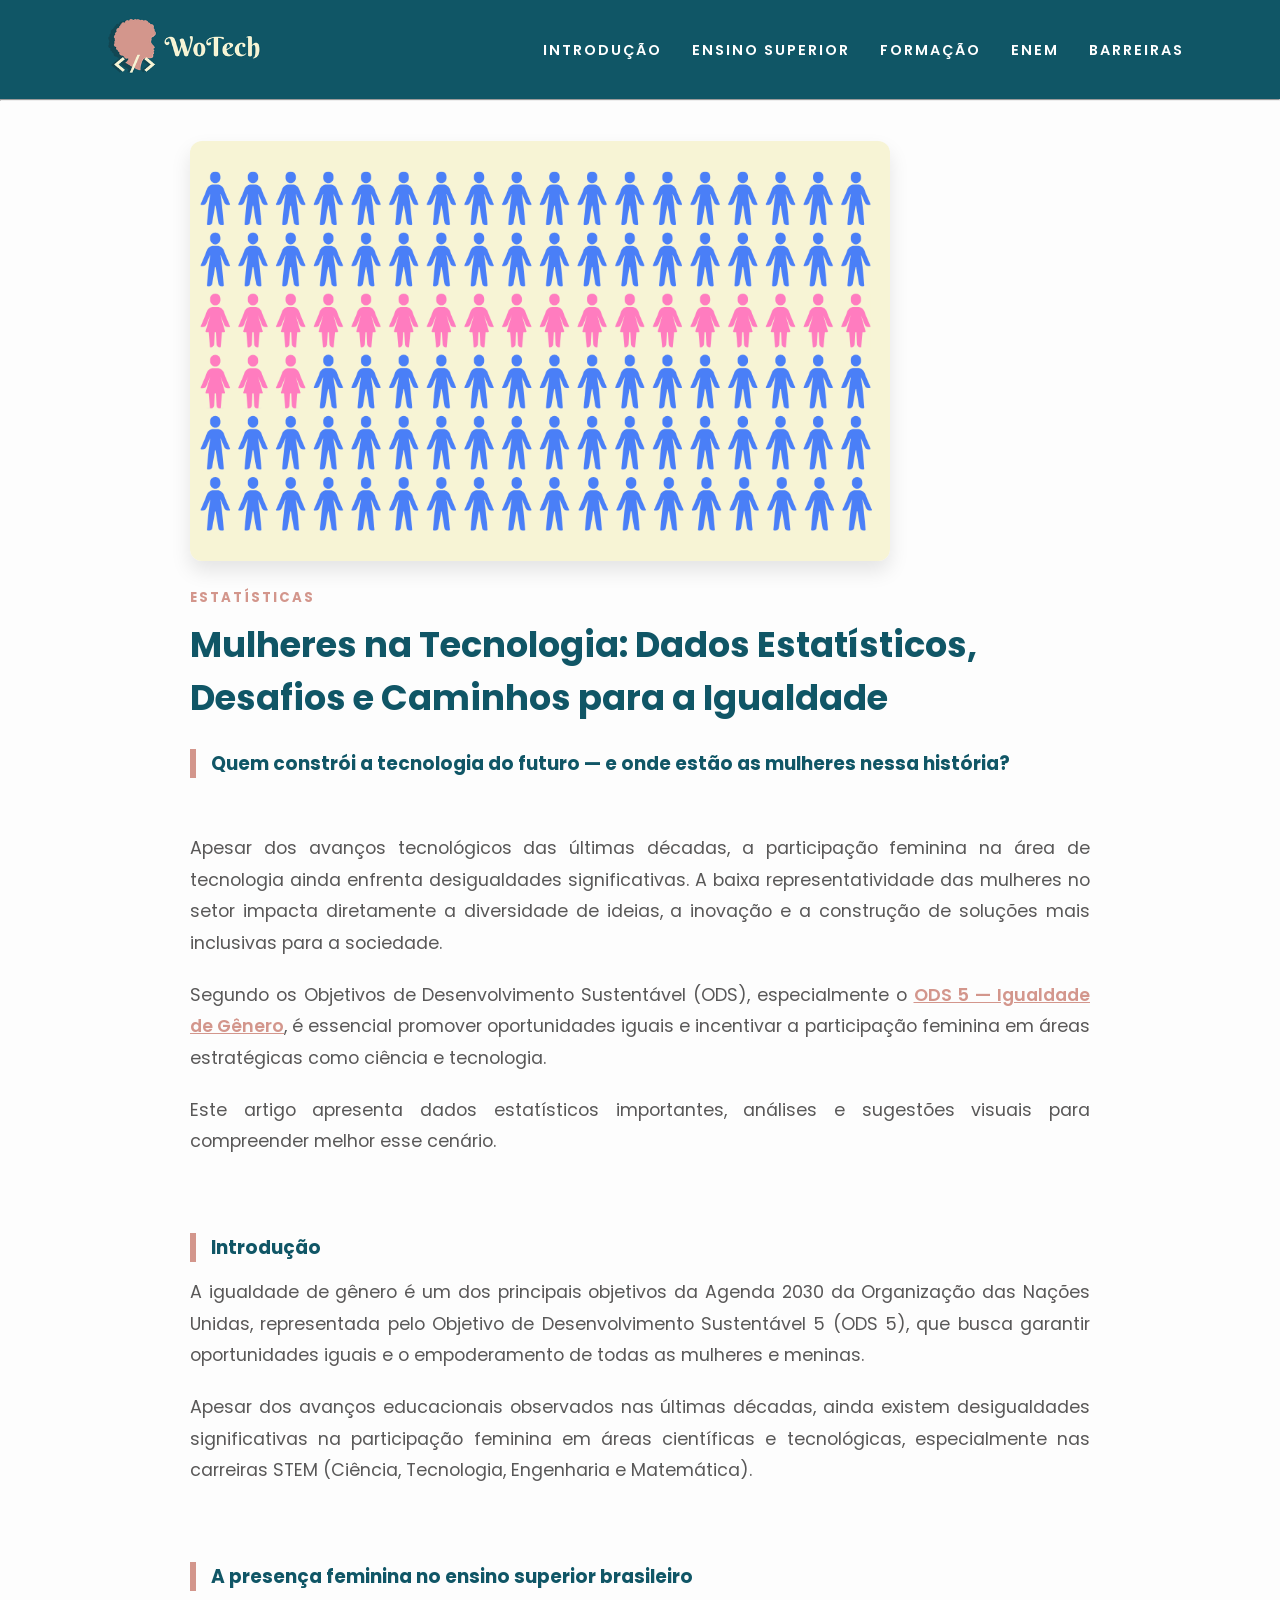
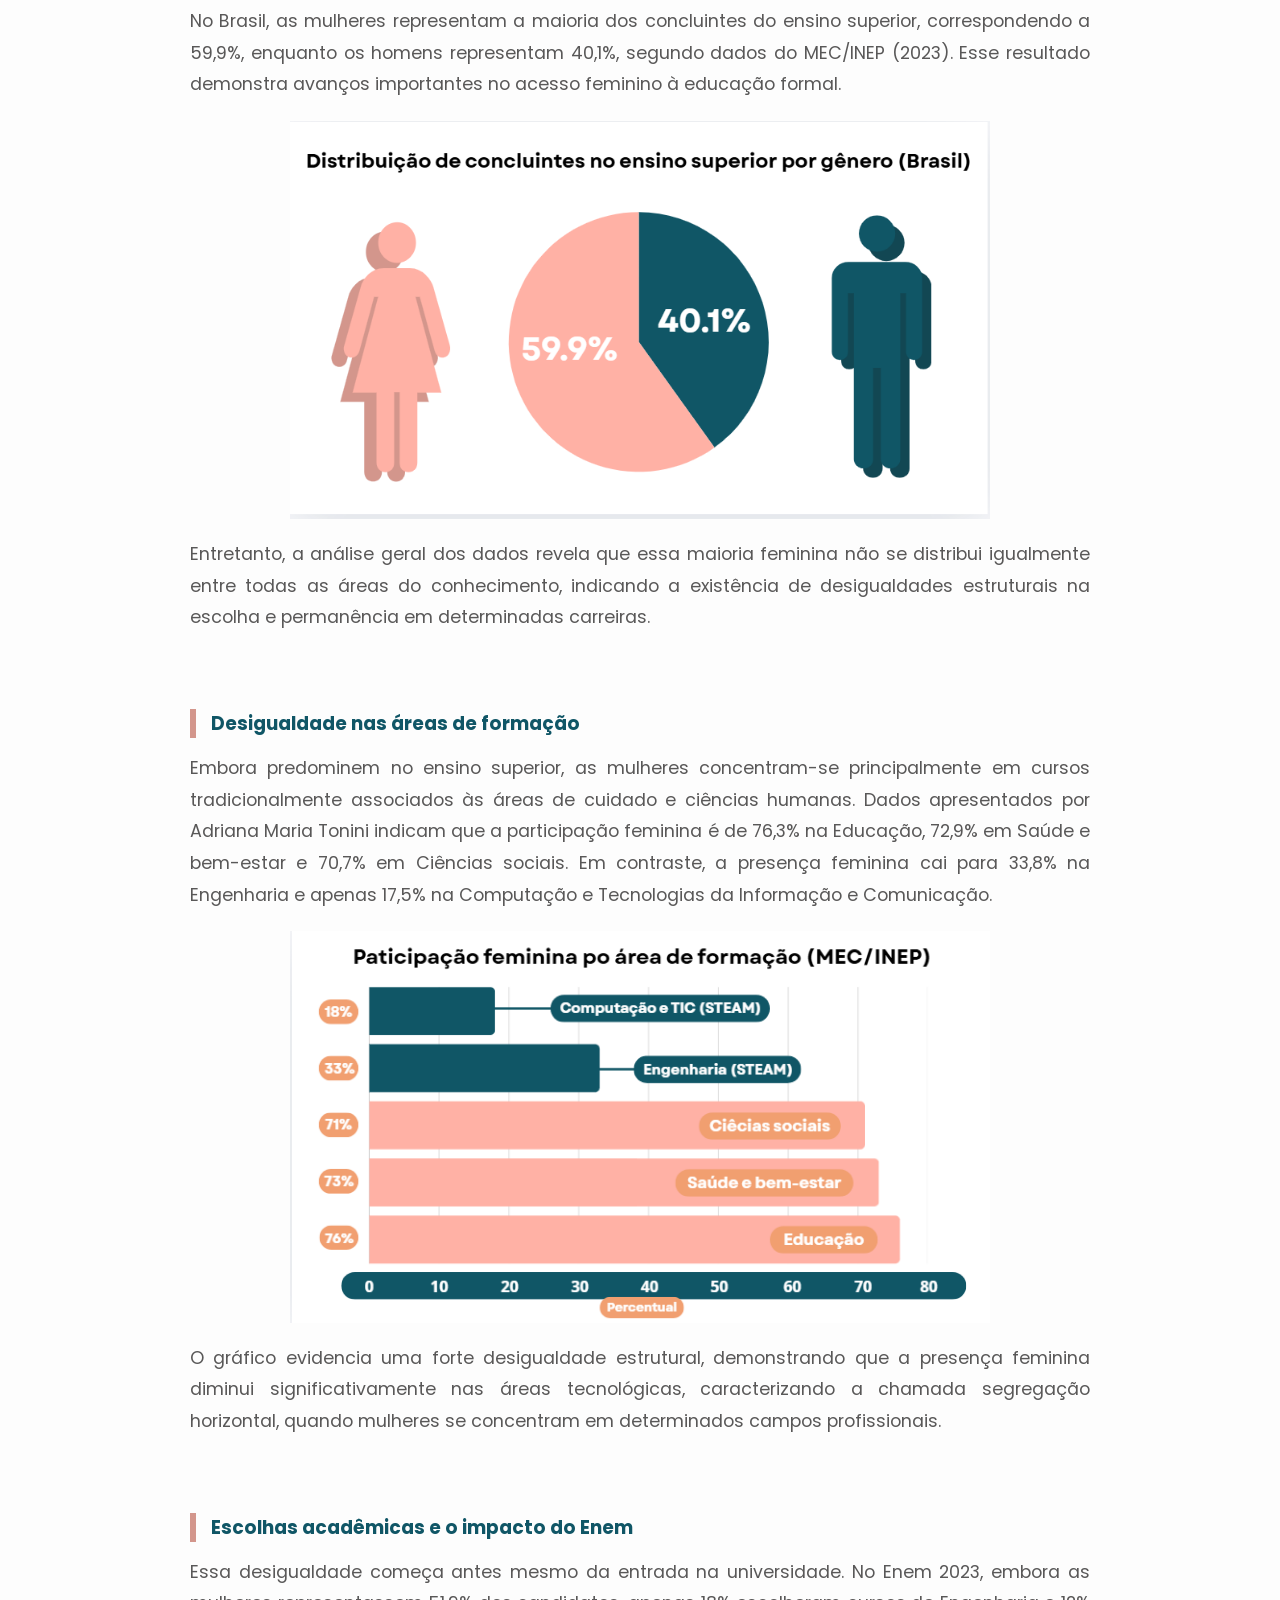
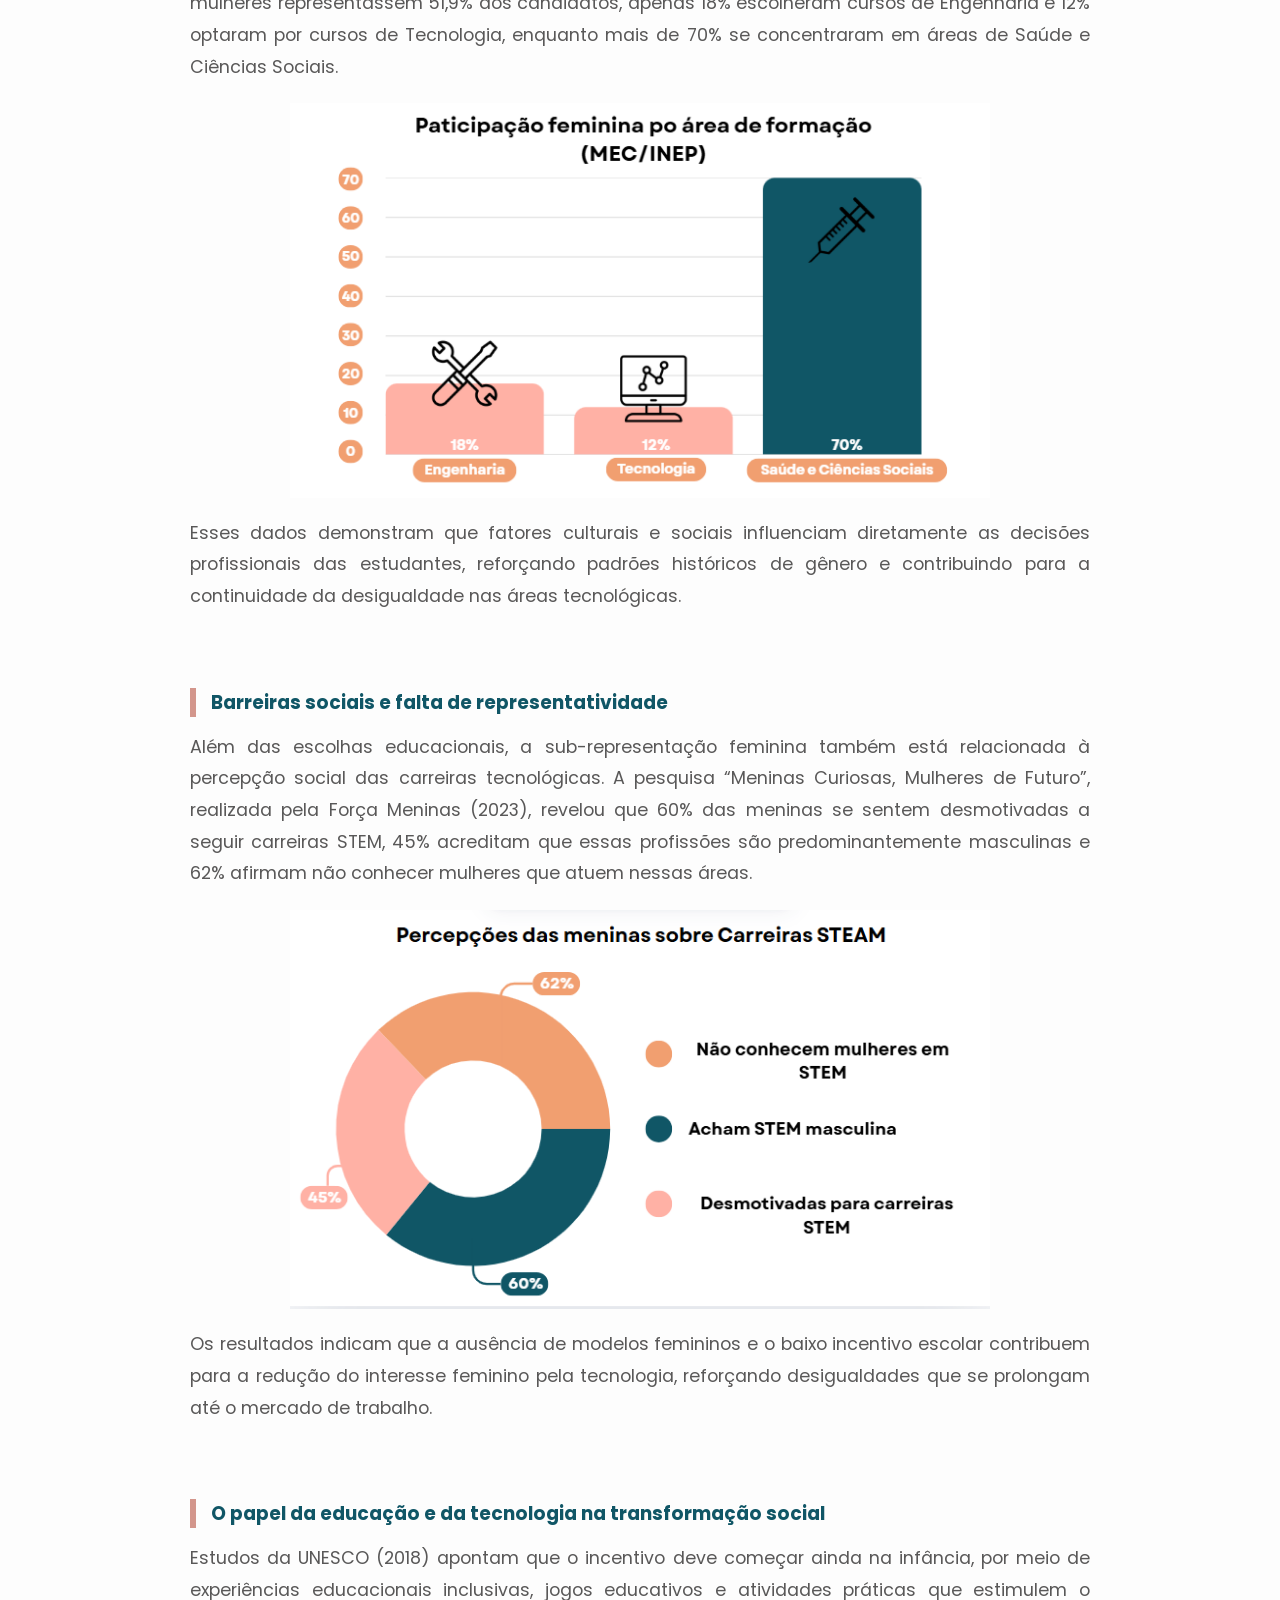
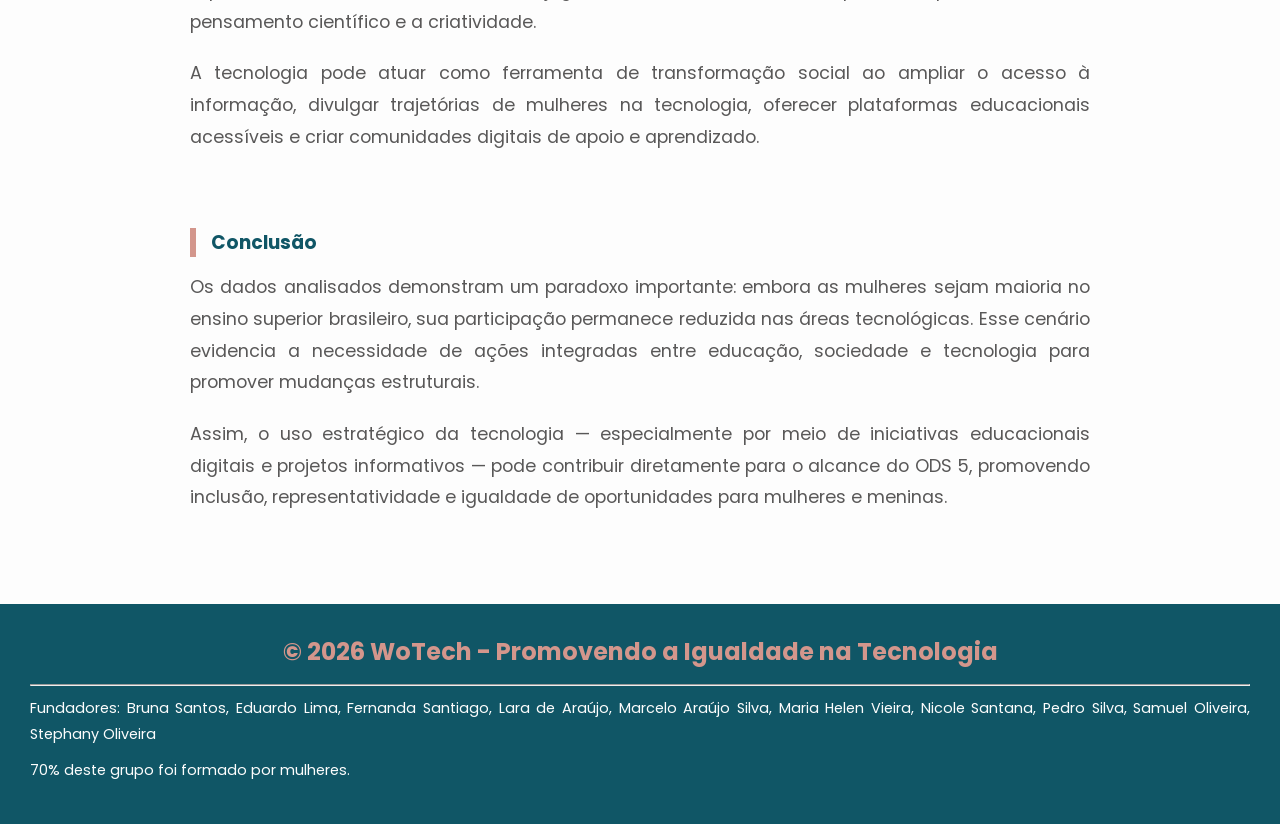
==== pages/estatistica.html @ b3da8c7e "página de estatística" ====
<!DOCTYPE html>
<html lang="pt-br">
<head>
    <meta charset="UTF-8">
    <meta name="viewport" content="width=device-width, initial-scale=1.0">
    <title>WoTech - Dados</title>
    <link rel="icon" type="image/x-icon" href="../assets/icon1.png">
    <link rel="stylesheet" href="estatistica.css">
    <link rel="preconnect" href="https://fonts.googleapis.com">
    <link rel="preconnect" href="https://fonts.gstatic.com" crossorigin>
</head>
<body>
    <header>
    <nav class="nav-bar">
        <div class="logo">
            <img src="../assets/WoTech.png" alt="WoTech Logo">
        </div>

        <ul class="nav-list">
            <li class="nav-item"><a class="nav-link" href="#intro">Introdução</a></li>
            <li class="nav-item"><a class="nav-link" href="#ensino">Ensino Superior</a></li>
            <li class="nav-item"><a class="nav-link" href="#formacao">Formação</a></li>
            <li class="nav-item"><a class="nav-link" href="#enem">ENEM</a></li>
            <li class="nav-item"><a class="nav-link" href="#barreiras">Barreiras</a></li>
        </ul>

        <div class="mobile-menu-icon">
            <button onclick="menuShow()">
                <img class="icon" src="../assets/menu_24dp_E3E3E3_FILL0_wght400_GRAD0_opsz24.svg" alt="Abrir Menu">
            </button>
        </div>
    </nav>

    <div class="mobile-menu">
        <ul>
            <li class="nav-item"><a class="nav-link" href="#intro">Introdução</a></li>
            <li class="nav-item"><a class="nav-link" href="#ensino">Ensino Superior</a></li>
            <li class="nav-item"><a class="nav-link" href="#formacao">Formação</a></li>
            <li class="nav-item"><a class="nav-link" href="#enem">ENEM</a></li>
            <li class="nav-item"><a class="nav-link" href="#barreiras">Barreiras</a></li>
        </ul>
    </div>

    <hr>

           
        </ul>

</header>

    <main>
        <div class="inicio">

            <div class="imagem">
            <img src="../assets/Design sem nome.png" alt="">
        </div>

            <div class="titulo">
                <h5>Estatísticas</h5>
                <h1>Mulheres na Tecnologia: Dados Estatísticos, Desafios e Caminhos para a Igualdade</h1>
                <h3>Quem constrói a tecnologia do futuro — e onde estão as mulheres nessa história?</h3>
            </div>

        </div>

        <div class="paragrafos">
            <p>Apesar dos avanços tecnológicos das últimas décadas, a participação feminina na área de tecnologia ainda enfrenta desigualdades significativas. A baixa representatividade das mulheres no setor impacta diretamente a diversidade de ideias, a inovação e a construção de soluções mais inclusivas para a sociedade.</p>

            <p>Segundo os Objetivos de Desenvolvimento Sustentável (ODS), especialmente o <a target="_blank" href="https://brasil.un.org/pt-br/sdgs/5">ODS 5 — Igualdade de Gênero</a>, é essencial promover oportunidades iguais e incentivar a participação feminina em áreas estratégicas como ciência e tecnologia.</p>

            <p>Este artigo apresenta dados estatísticos importantes, análises e sugestões visuais para compreender melhor esse cenário.</p>
        </div>

        <div class="paragrafos">
            <h3 id="intro">Introdução</h3>

            <p>
            A igualdade de gênero é um dos principais objetivos da Agenda 2030 da Organização das Nações Unidas, representada pelo Objetivo de Desenvolvimento Sustentável 5 (ODS 5), que busca garantir oportunidades iguais e o empoderamento de todas as mulheres e meninas.
            </p>

            <p>
            Apesar dos avanços educacionais observados nas últimas décadas, ainda existem desigualdades significativas na participação feminina em áreas científicas e tecnológicas, especialmente nas carreiras STEM (Ciência, Tecnologia, Engenharia e Matemática).
            </p>
        </div>

        <div class="paragrafos">
            <h3 id="ensino">A presença feminina no ensino superior brasileiro</h3>

            <p>
            No Brasil, as mulheres representam a maioria dos concluintes do ensino superior, correspondendo a 59,9%, enquanto os homens representam 40,1%, segundo dados do MEC/INEP (2023). Esse resultado demonstra avanços importantes no acesso feminino à educação formal.
            </p>

           <img class="graficos" src="../assets/Captura de tela 2026-04-12 105110.png" alt="" width="670px">
            <!-- INSERIR GRÁFICO 4 AQUI: Concluintes do ensino superior por gênero -->

            <p>
            Entretanto, a análise geral dos dados revela que essa maioria feminina não se distribui igualmente entre todas as áreas do conhecimento, indicando a existência de desigualdades estruturais na escolha e permanência em determinadas carreiras.
            </p>
        </div>
        
        <div class="paragrafos">
            <h3 id="formacao">Desigualdade nas áreas de formação</h3>

            <p>
            Embora predominem no ensino superior, as mulheres concentram-se principalmente em cursos tradicionalmente associados às áreas de cuidado e ciências humanas. Dados apresentados por Adriana Maria Tonini indicam que a participação feminina é de 76,3% na Educação, 72,9% em Saúde e bem-estar e 70,7% em Ciências sociais. Em contraste, a presença feminina cai para 33,8% na Engenharia e apenas 17,5% na Computação e Tecnologias da Informação e Comunicação.
            </p>
        
            <img class="graficos" src="../assets/desigualdade nas areas de formacao.png" alt="" width="670px">
            <!-- INSERIR GRÁFICO 1 AQUI: Participação feminina por área de formação -->

            <p>
            O gráfico evidencia uma forte desigualdade estrutural, demonstrando que a presença feminina diminui significativamente nas áreas tecnológicas, caracterizando a chamada segregação horizontal, quando mulheres se concentram em determinados campos profissionais.
            </p>
        </div>

        <div class="paragrafos">
            <h3 id="enem">Escolhas acadêmicas e o impacto do Enem</h3>

            <p>
            Essa desigualdade começa antes mesmo da entrada na universidade. No Enem 2023, embora as mulheres representassem 51,9% dos candidatos, apenas 18% escolheram cursos de Engenharia e 12% optaram por cursos de Tecnologia, enquanto mais de 70% se concentraram em áreas de Saúde e Ciências Sociais.
            </p>

            <img class="graficos" src="../assets/escolhas academicas.png" alt="" width="670px">
            <!-- INSERIR GRÁFICO 2 AQUI: Escolhas de cursos por mulheres no Enem 2023 -->

            <p>
            Esses dados demonstram que fatores culturais e sociais influenciam diretamente as decisões profissionais das estudantes, reforçando padrões históricos de gênero e contribuindo para a continuidade da desigualdade nas áreas tecnológicas.
            </p>
        </div>

        <div class="paragrafos">
            <h3 id="barreiras">Barreiras sociais e falta de representatividade</h3>

            <p>
            Além das escolhas educacionais, a sub-representação feminina também está relacionada à percepção social das carreiras tecnológicas. A pesquisa “Meninas Curiosas, Mulheres de Futuro”, realizada pela Força Meninas (2023), revelou que 60% das meninas se sentem desmotivadas a seguir carreiras STEM, 45% acreditam que essas profissões são predominantemente masculinas e 62% afirmam não conhecer mulheres que atuem nessas áreas.
            </p>
    
            <img class="graficos" src="../assets/barreiras sociais.png" alt="" width="670px">
            <!-- INSERIR GRÁFICO 3 AQUI: Percepções das meninas sobre carreiras STEM -->

            <p>
            Os resultados indicam que a ausência de modelos femininos e o baixo incentivo escolar contribuem para a redução do interesse feminino pela tecnologia, reforçando desigualdades que se prolongam até o mercado de trabalho.
            </p>
        </div>

        <div class="paragrafos">
            <h3>O papel da educação e da tecnologia na transformação social</h3>

            <p>
            Estudos da UNESCO (2018) apontam que o incentivo deve começar ainda na infância, por meio de experiências educacionais inclusivas, jogos educativos e atividades práticas que estimulem o pensamento científico e a criatividade.
            </p>

            <p>
            A tecnologia pode atuar como ferramenta de transformação social ao ampliar o acesso à informação, divulgar trajetórias de mulheres na tecnologia, oferecer plataformas educacionais acessíveis e criar comunidades digitais de apoio e aprendizado.
            </p>
        </div>

        <div class="paragrafos">
            <h3>Conclusão</h3>

            <p>
            Os dados analisados demonstram um paradoxo importante: embora as mulheres sejam maioria no ensino superior brasileiro, sua participação permanece reduzida nas áreas tecnológicas. Esse cenário evidencia a necessidade de ações integradas entre educação, sociedade e tecnologia para promover mudanças estruturais.
            </p>

            <p>
            Assim, o uso estratégico da tecnologia — especialmente por meio de iniciativas educacionais digitais e projetos informativos — pode contribuir diretamente para o alcance do ODS 5, promovendo inclusão, representatividade e igualdade de oportunidades para mulheres e meninas.
            </p>
        </div>

    </main>

    <footer>
        <h1>&copy; 2026 WoTech - Promovendo a Igualdade na Tecnologia</h1>
        <hr>
        <p>Fundadores: Bruna Santos, Eduardo Lima, Fernanda Santiago, Lara de Araújo, Marcelo Araújo Silva, Maria Helen Vieira, Nicole Santana, Pedro Silva, Samuel Oliveira, Stephany Oliveira

        <p>70% deste grupo foi formado por mulheres.</p>
    </footer>
    <script src="estatisticas.js"></script>
</body>
</html>
---- pages/estatistica.css ----
@import url('https://fonts.googleapis.com/css2?family=Poppins:wght@300;400;600;700&display=swap');

* {
    margin: 0;
    padding: 0;
    box-sizing: border-box;
    font-family: 'Poppins', sans-serif;
}

body {
    display: grid;
    grid-template-columns: 1fr;
    grid-template-rows: auto 1fr auto;
    min-height: 100vh;
    overflow-x: hidden;
}

header {
    background-color: #105666;
    grid-row: 1;
    width: 100%;
    z-index: 1000;
}

.nav-bar {
    display: flex;
    justify-content: space-between;
    align-items: center;
    padding: 1rem 6rem;
}

.logo img {
    height: 60px;
    transition: 0.3s;
}

.nav-list {
    display: flex;
    list-style: none;
    gap: 30px;
}

.nav-link {
    text-decoration: none;
    color: #fff;
    text-transform: uppercase;
    letter-spacing: 2px;
    font-size: 0.9rem;
    transition: 0.3s;
}

.nav-link:hover {
    color: #d3968c;
}

.mobile-menu-icon {
    display: none;
}

.mobile-menu {
    display: none;
}

.mobile-menu.open {
    display: block;
    background-color: #105666;
    width: 100%;
    padding: 10px 0;
}

.mobile-menu ul {
    display: flex;
    flex-direction: column;
    align-items: center;
    list-style: none;
    gap: 15px;
}

main {
    grid-row: 2;
    display: grid;
    grid-template-columns: minmax(300px, 900px);
    justify-content: center;
    padding: 40px 20px;
    background-color: #fdfdfd;
}

.inicio {
    display: grid;
    gap: 20px;
    margin-bottom: 40px;
}

.imagem img {
    max-width: 700px;
    width: 80vw;
    height: auto;
    border-radius: 12px;
    box-shadow: 0 10px 20px rgba(0,0,0,0.1);
}

.titulo h1 {
    color: #105666;
    font-size: 2.2rem;
    margin: 10px 0;
}

.titulo h5 {
    color: #d3968c;
    text-transform: uppercase;
    letter-spacing: 2px;
}

.paragrafos {
    margin-bottom: 30px;
}

p {
    text-align: justify;
    font-size: 1.1rem;
    line-height: 1.8;
    color: #595858;
    margin-bottom: 20px;
}

h3 {
    color: #105666;
    margin: 25px 0 15px 0;
    border-left: 6px solid #d3968c;
    padding-left: 15px;
}

a {
    color: #d3968c;
    font-weight: 600;
}

footer {
    grid-row: 3;
    background-color: #105666;
    color: rgb(252, 249, 249);
    padding: 30px;
    text-align: center;

}

footer p {
    margin: 10px 0;
    font-size: 0.9rem;
    color:#fdfdfd
}

footer h1 {
    color: #d3968c;
    font-size: 1.5rem;
    margin-bottom: 15px;
}

.graficos {
    max-width: 700px;
    width: 90vw;
    display: flex;
    margin: 20px auto;
    
}

@media (max-width: 1017px) {
    .nav-bar {
        padding: 1.5rem 2rem;
    }

    .nav-list {
        display: none;
    }

    .mobile-menu-icon {
        display: block;
    }

    .mobile-menu-icon button {
        background-color: transparent;
        border: none;
        cursor: pointer;
    }

    main {
        grid-template-columns: 1fr;
    }

    .titulo h1 {
        font-size: 1.6rem;
    }
}
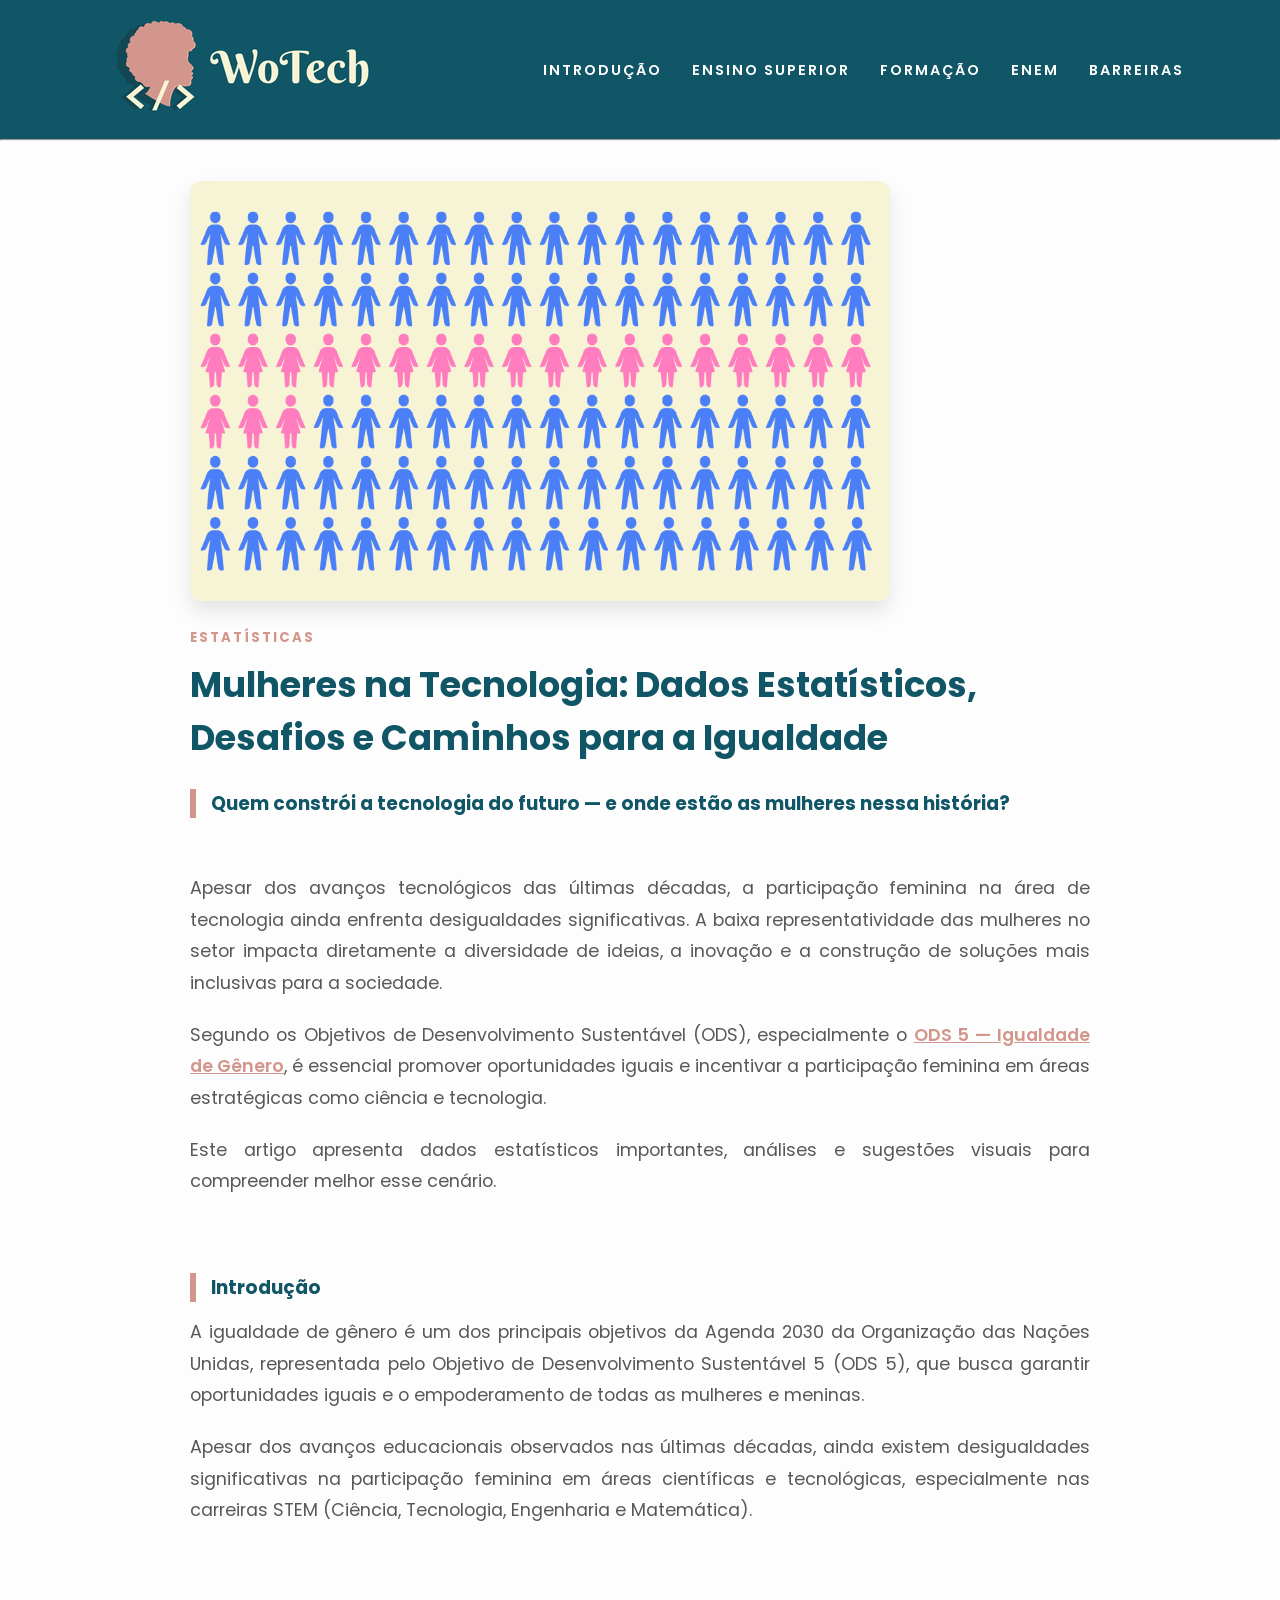
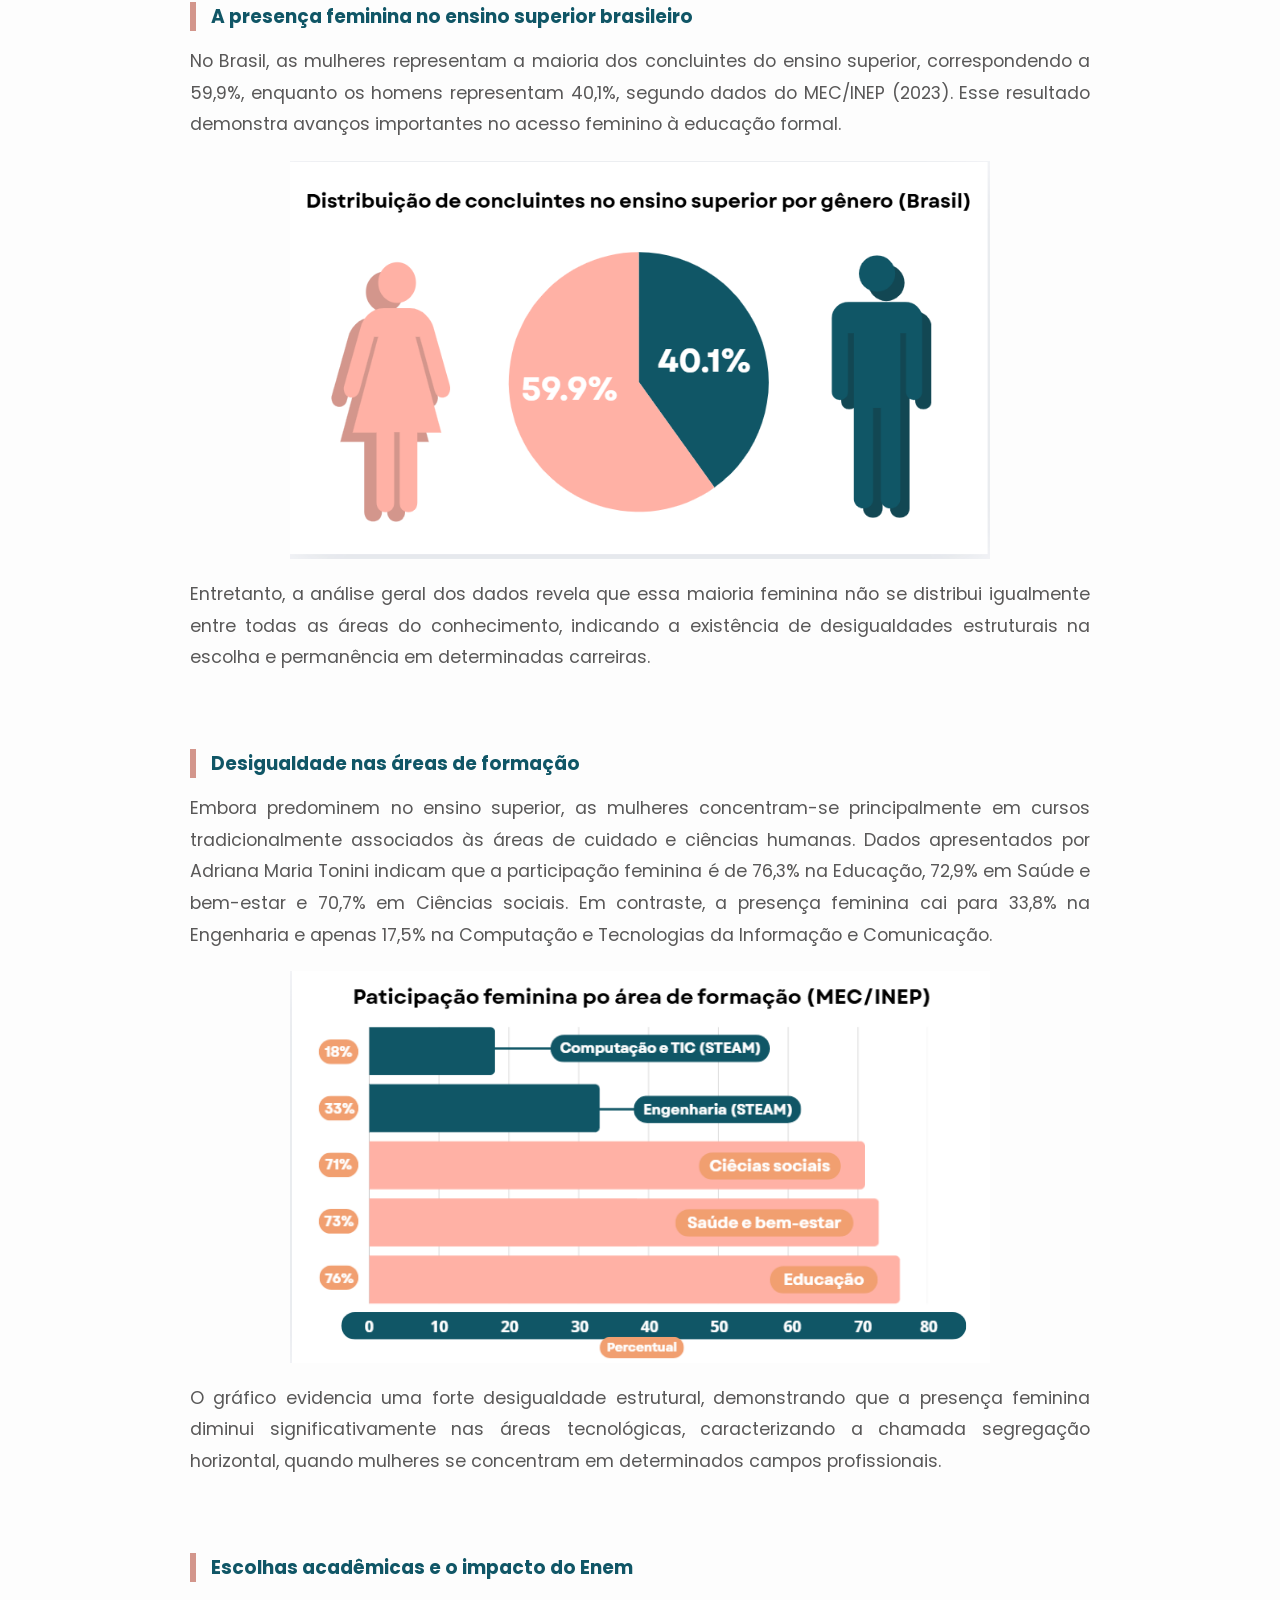
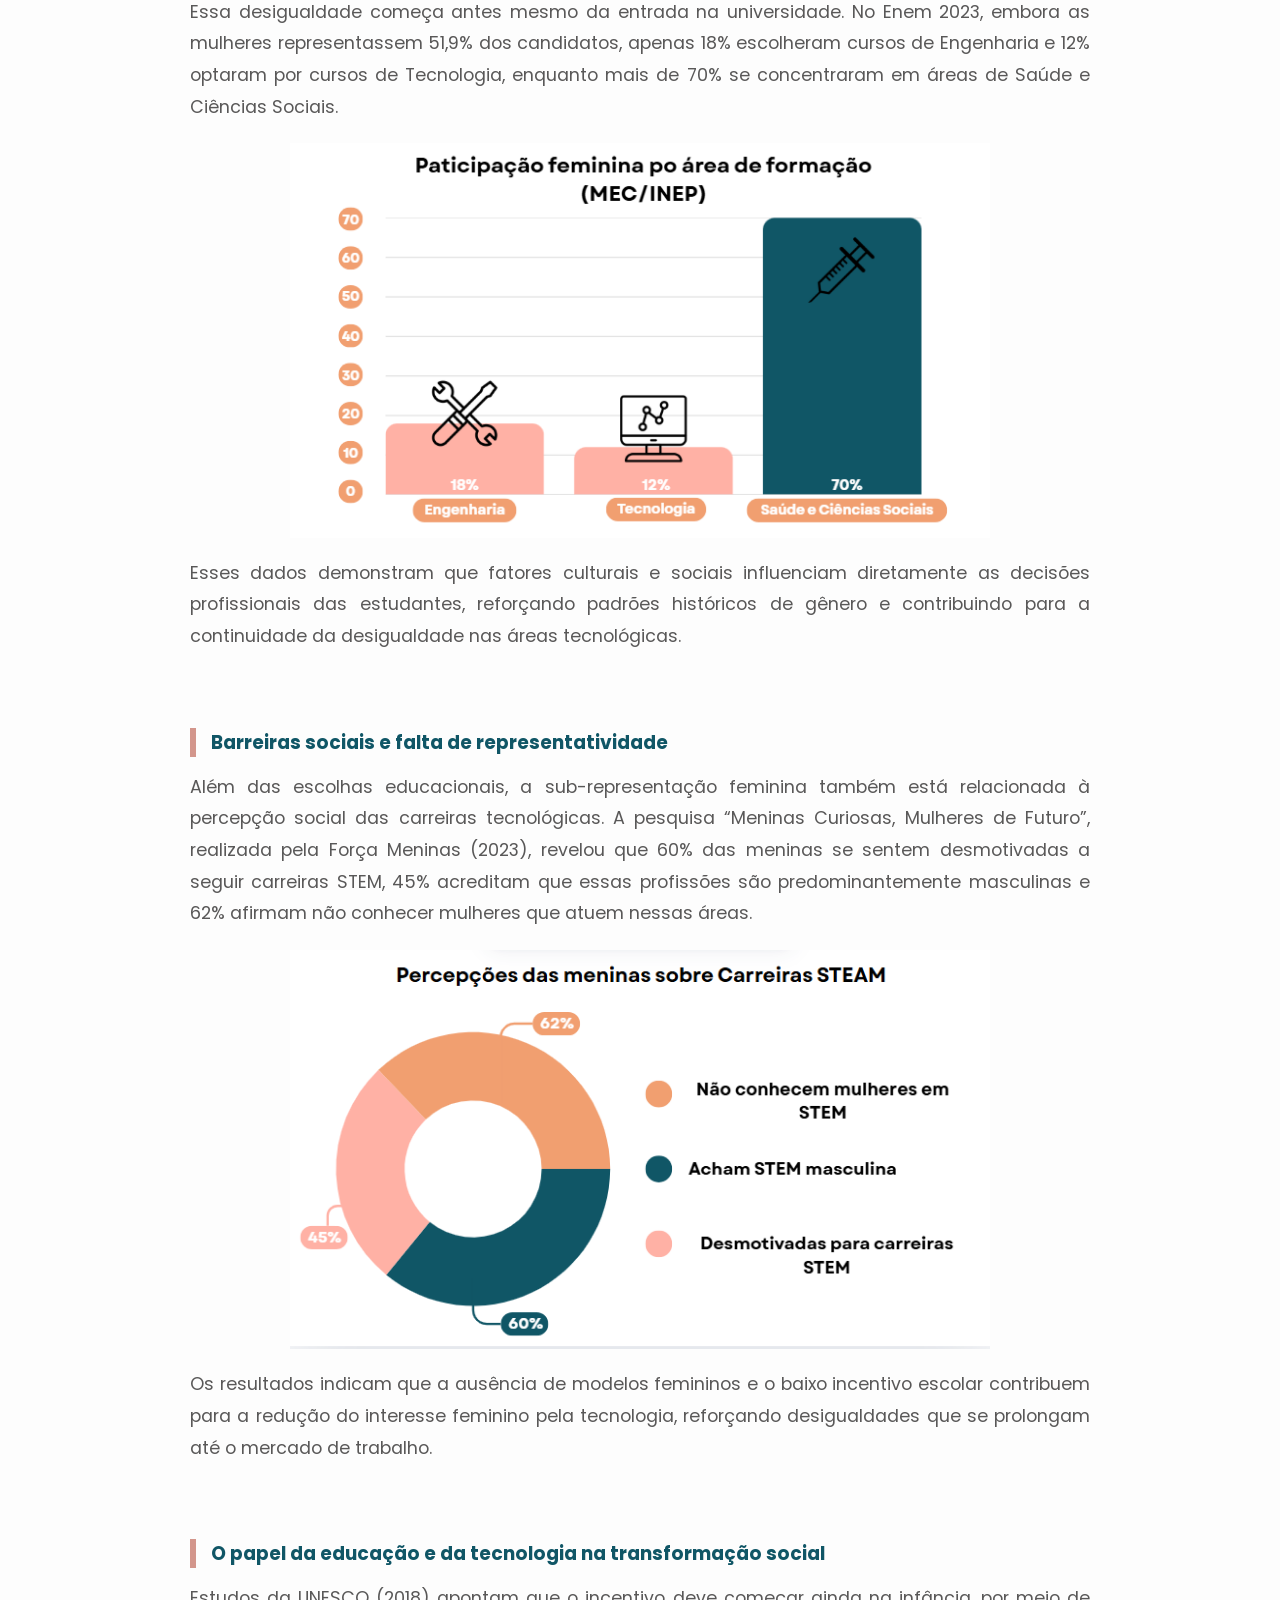
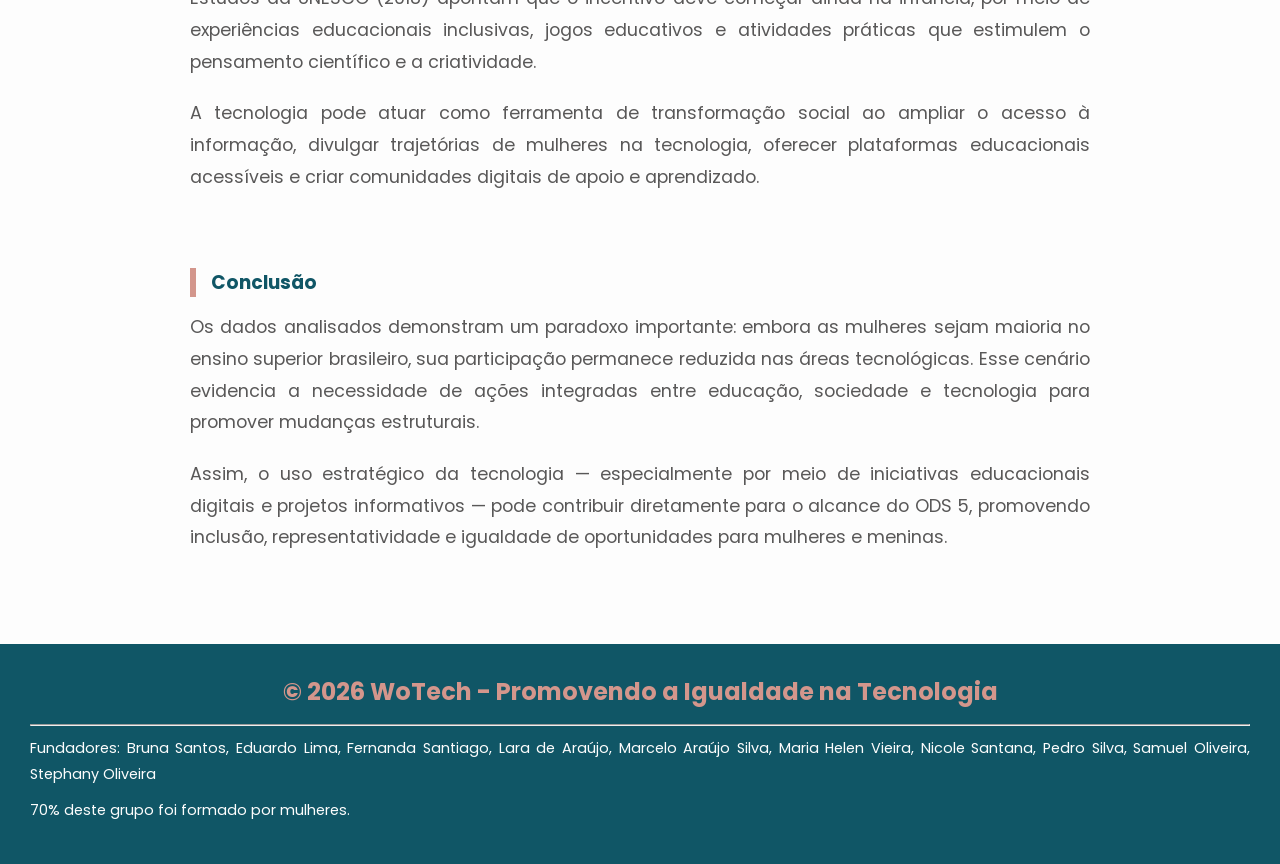
==== commit 9eb19ef4: "finished project" ====
--- a/pages/estatistica.html
+++ b/pages/estatistica.html
@@ -12,9 +12,9 @@
 <body>
     <header>
     <nav class="nav-bar">
-        <div class="logo">
+        <a href="/index.html">
             <img src="../assets/WoTech.png" alt="WoTech Logo">
-        </div>
+        </a>
 
         <ul class="nav-list">
             <li class="nav-item"><a class="nav-link" href="#intro">Introdução</a></li>
@@ -91,7 +91,6 @@
             </p>
 
            <img class="graficos" src="../assets/Captura de tela 2026-04-12 105110.png" alt="" width="670px">
-            <!-- INSERIR GRÁFICO 4 AQUI: Concluintes do ensino superior por gênero -->
 
             <p>
             Entretanto, a análise geral dos dados revela que essa maioria feminina não se distribui igualmente entre todas as áreas do conhecimento, indicando a existência de desigualdades estruturais na escolha e permanência em determinadas carreiras.
@@ -106,7 +105,6 @@
             </p>
         
             <img class="graficos" src="../assets/desigualdade nas areas de formacao.png" alt="" width="670px">
-            <!-- INSERIR GRÁFICO 1 AQUI: Participação feminina por área de formação -->
 
             <p>
             O gráfico evidencia uma forte desigualdade estrutural, demonstrando que a presença feminina diminui significativamente nas áreas tecnológicas, caracterizando a chamada segregação horizontal, quando mulheres se concentram em determinados campos profissionais.
@@ -136,7 +134,6 @@
             </p>
     
             <img class="graficos" src="../assets/barreiras sociais.png" alt="" width="670px">
-            <!-- INSERIR GRÁFICO 3 AQUI: Percepções das meninas sobre carreiras STEM -->
 
             <p>
             Os resultados indicam que a ausência de modelos femininos e o baixo incentivo escolar contribuem para a redução do interesse feminino pela tecnologia, reforçando desigualdades que se prolongam até o mercado de trabalho.
